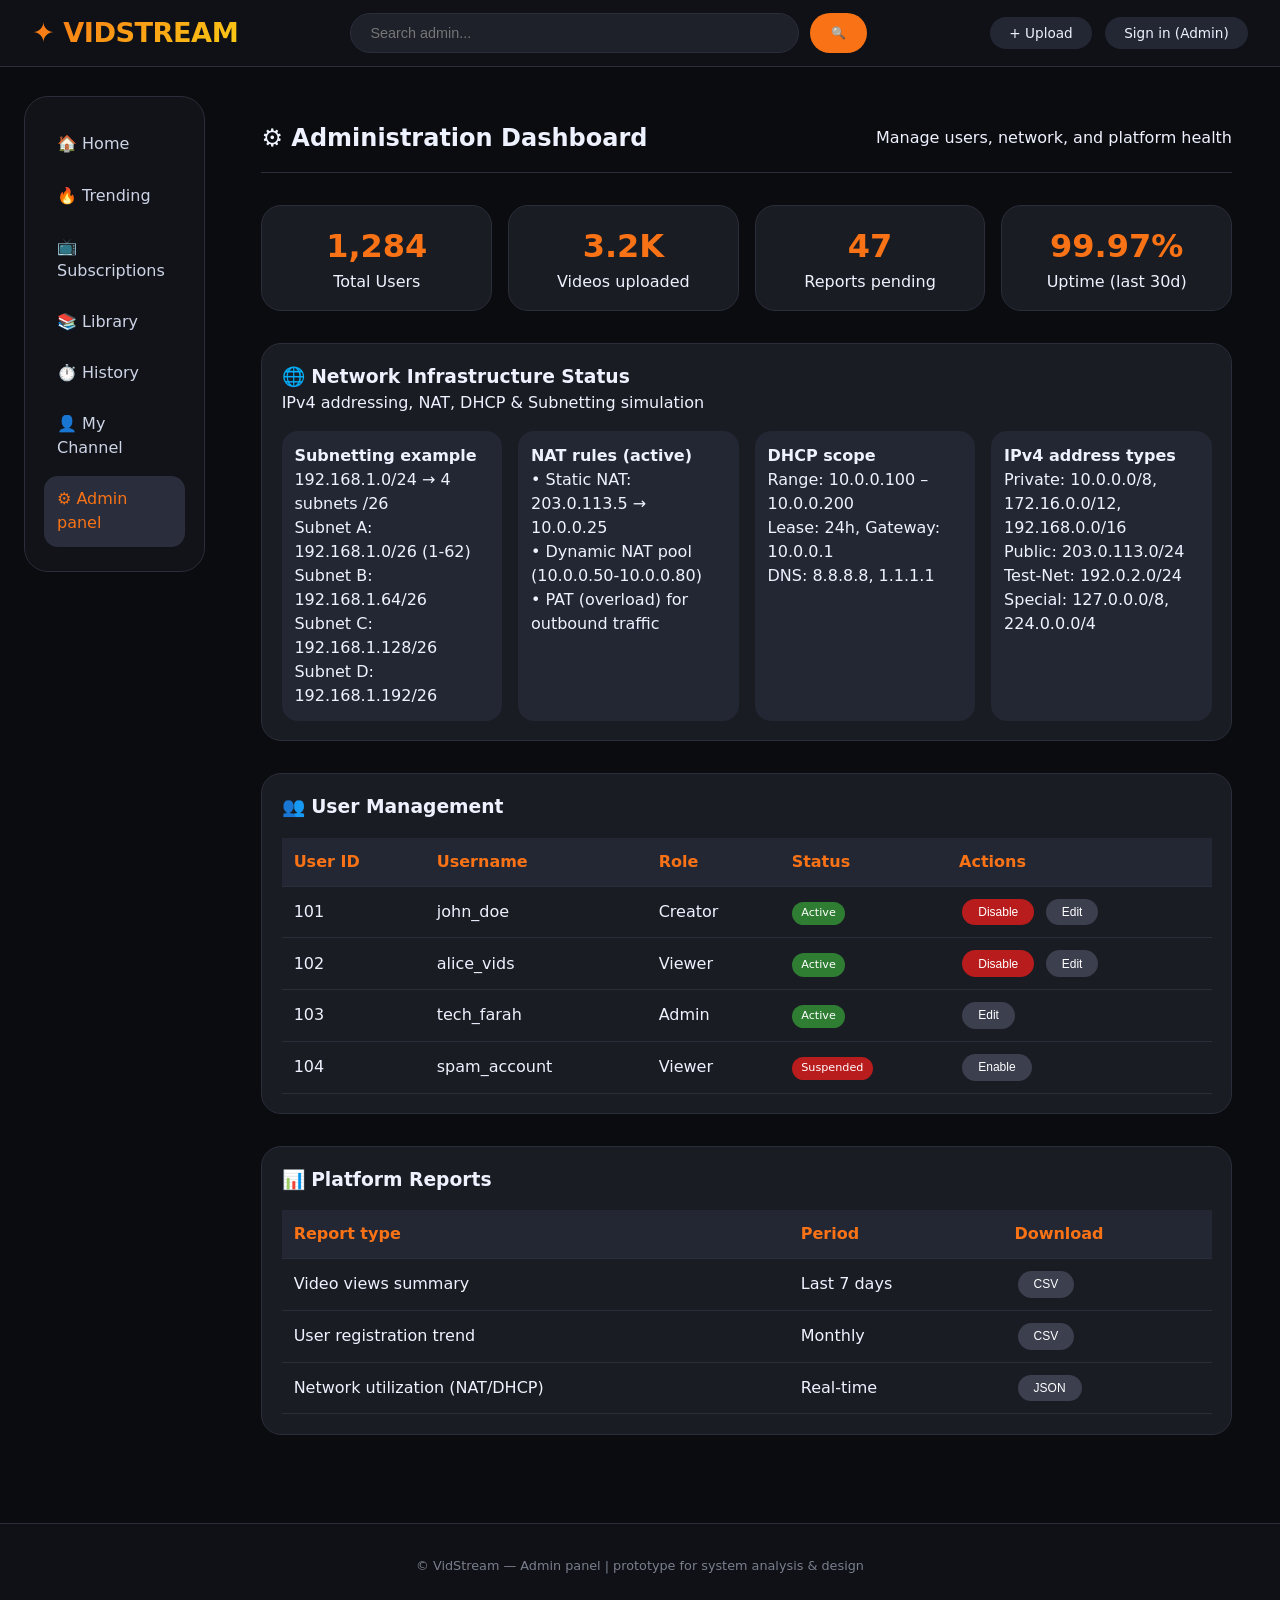
==== prototype/admin.html @ fe6ce2e9 "feat: implement index, admin, watch" ====
<!DOCTYPE html>
<html lang="en">
<head>
    <meta charset="UTF-8">
    <meta name="viewport" content="width=device-width, initial-scale=1.0">
    <title>VidStream – Admin Panel</title>
    <link rel="stylesheet" href="css/style.css">
    <link rel="stylesheet" href="css/admin.css">
</head>
<body>

<div class="header">
    <div class="logo" onclick="location.href='index.html'">✦ VIDSTREAM</div>
    <div class="search-bar">
        <input type="text" placeholder="Search admin...">
        <button>🔍</button>
    </div>
    <div class="user-actions">
        <a href="upload.html">+ Upload</a>
        <a href="login.html">Sign in (Admin)</a>
    </div>
</div>

<div class="container">
    <aside class="sidebar">
        <ul>
            <li>🏠 Home</li>
            <li>🔥 Trending</li>
            <li>📺 Subscriptions</li>
            <li>📚 Library</li>
            <li>⏱️ History</li>
            <li>👤 My Channel</li>
            <li style="background-color: #2a2e3c; color: var(--accent);">⚙️ Admin panel</li>
        </ul>
    </aside>

    <main class="admin-panel">
        <div class="admin-header">
            <h2>⚙️ Administration Dashboard</h2>
            <p>Manage users, network, and platform health</p>
        </div>

        <!-- quick stats -->
        <div class="admin-stats">
            <div class="stat-card">
                <div class="stat-value">1,284</div>
                <div>Total Users</div>
            </div>
            <div class="stat-card">
                <div class="stat-value">3.2K</div>
                <div>Videos uploaded</div>
            </div>
            <div class="stat-card">
                <div class="stat-value">47</div>
                <div>Reports pending</div>
            </div>
            <div class="stat-card">
                <div class="stat-value">99.97%</div>
                <div>Uptime (last 30d)</div>
            </div>
        </div>

        <!-- NETWORK MANAGEMENT (non-functional requirements) -->
        <div class="network-section">
            <h3>🌐 Network Infrastructure Status</h3>
            <p>IPv4 addressing, NAT, DHCP & Subnetting simulation</p>
            <div class="network-grid">
                <div class="network-card">
                    <strong>Subnetting example</strong><br>
                    192.168.1.0/24 → 4 subnets /26<br>
                    Subnet A: 192.168.1.0/26 (1-62)<br>
                    Subnet B: 192.168.1.64/26<br>
                    Subnet C: 192.168.1.128/26<br>
                    Subnet D: 192.168.1.192/26
                </div>
                <div class="network-card">
                    <strong>NAT rules (active)</strong><br>
                    • Static NAT: 203.0.113.5 → 10.0.0.25<br>
                    • Dynamic NAT pool (10.0.0.50-10.0.0.80)<br>
                    • PAT (overload) for outbound traffic
                </div>
                <div class="network-card">
                    <strong>DHCP scope</strong><br>
                    Range: 10.0.0.100 – 10.0.0.200<br>
                    Lease: 24h, Gateway: 10.0.0.1<br>
                    DNS: 8.8.8.8, 1.1.1.1
                </div>
                <div class="network-card">
                    <strong>IPv4 address types</strong><br>
                    Private: 10.0.0.0/8, 172.16.0.0/12, 192.168.0.0/16<br>
                    Public: 203.0.113.0/24<br>
                    Test‑Net: 192.0.2.0/24<br>
                    Special: 127.0.0.0/8, 224.0.0.0/4
                </div>
            </div>
        </div>

        <!-- User management table -->
        <div class="user-table-section">
            <h3>👥 User Management</h3>
            <table>
                <thead>
                <tr><th>User ID</th><th>Username</th><th>Role</th><th>Status</th><th>Actions</th></tr>
                </thead>
                <tbody>
                <tr><td>101</td><td>john_doe</td><td>Creator</td><td><span class="status-badge">Active</span></td><td><button class="danger">Disable</button> <button>Edit</button></td></tr>
                <tr><td>102</td><td>alice_vids</td><td>Viewer</td><td><span class="status-badge">Active</span></td><td><button class="danger">Disable</button> <button>Edit</button></td></tr>
                <tr><td>103</td><td>tech_farah</td><td>Admin</td><td><span class="status-badge">Active</span></td><td><button>Edit</button></td></tr>
                <tr><td>104</td><td>spam_account</td><td>Viewer</td><td><span class="status-badge" style="background-color:#b91c1c;">Suspended</span></td><td><button>Enable</button></td></tr>
                </tbody>
            </table>
        </div>

        <!-- Reports section -->
        <div class="user-table-section">
            <h3>📊 Platform Reports</h3>
            <table>
                <thead><tr><th>Report type</th><th>Period</th><th>Download</th></tr></thead>
                <tbody>
                <tr><td>Video views summary</td><td>Last 7 days</td><td><button>CSV</button></td></tr>
                <tr><td>User registration trend</td><td>Monthly</td><td><button>CSV</button></td></tr>
                <tr><td>Network utilization (NAT/DHCP)</td><td>Real-time</td><td><button>JSON</button></td></tr>
                </tbody>
            </table>
        </div>
    </main>
</div>

<div class="footer">
    <p>© VidStream — Admin panel | prototype for system analysis & design</p>
</div>
</body>
</html>
---- prototype/css/style.css ----
/* style.css - مشترک برای تمام صفحات prototype */
* {
    margin: 0;
    padding: 0;
    box-sizing: border-box;
}

body {
    font-family: 'Inter', system-ui, -apple-system, 'Segoe UI', Roboto, sans-serif;
    background-color: #0b0c10;
    color: #eef2ff;
    line-height: 1.5;
}

:root {
    --accent: #f97316;
    --accent-hover: #fb923c;
    --card-bg: #1a1c23;
    --sidebar-bg: #111318;
    --header-bg: #0f1117;
    --border-dim: #2a2d3a;
}

/* header */
.header {
    background-color: var(--header-bg);
    padding: 0.8rem 2rem;
    display: flex;
    justify-content: space-between;
    align-items: center;
    border-bottom: 1px solid var(--border-dim);
    position: sticky;
    top: 0;
    z-index: 100;
    backdrop-filter: blur(4px);
}

.logo {
    font-size: 1.7rem;
    font-weight: 800;
    background: linear-gradient(135deg, #f97316, #facc15);
    -webkit-background-clip: text;
    background-clip: text;
    color: transparent;
    letter-spacing: -0.5px;
    cursor: pointer;
}

.search-bar {
    display: flex;
    gap: 0.5rem;
    flex: 1;
    max-width: 520px;
    margin: 0 2rem;
}

.search-bar input {
    width: 100%;
    padding: 0.7rem 1.2rem;
    background-color: #1e212a;
    border: 1px solid var(--border-dim);
    border-radius: 48px;
    font-size: 0.9rem;
    color: white;
}

.search-bar input:focus {
    outline: none;
    border-color: var(--accent);
    background-color: #262a36;
}

.search-bar button {
    background-color: var(--accent);
    border: none;
    padding: 0 1.3rem;
    border-radius: 48px;
    cursor: pointer;
    font-weight: 600;
    color: #0b0c10;
    transition: 0.2s;
}

.search-bar button:hover {
    background-color: var(--accent-hover);
}

.user-actions a {
    text-decoration: none;
    background-color: #232734;
    padding: 0.5rem 1.2rem;
    border-radius: 32px;
    font-size: 0.85rem;
    font-weight: 500;
    color: #eef2ff;
    transition: 0.2s;
    margin-left: 0.5rem;
}

.user-actions a:hover {
    background-color: var(--accent);
    color: #0b0c10;
}

/* container and sidebar */
.container {
    display: flex;
    max-width: 1440px;
    margin: 1.8rem auto;
    padding: 0 1.5rem;
    gap: 2rem;
}

.sidebar {
    width: 250px;
    background-color: var(--sidebar-bg);
    border-radius: 24px;
    padding: 1.2rem;
    height: fit-content;
    position: sticky;
    top: 90px;
    border: 1px solid var(--border-dim);
}

.sidebar ul {
    list-style: none;
}

.sidebar li {
    padding: 0.7rem 0.8rem;
    margin: 0.3rem 0;
    border-radius: 14px;
    cursor: pointer;
    font-weight: 500;
    transition: 0.2s;
    color: #cdd4e6;
}

.sidebar li:hover {
    background-color: #2a2e3c;
    color: var(--accent);
}

/* video grid */
.video-grid {
    flex: 1;
    display: grid;
    grid-template-columns: repeat(auto-fill, minmax(280px, 1fr));
    gap: 1.8rem;
}

.video-card {
    background-color: var(--card-bg);
    border-radius: 20px;
    overflow: hidden;
    transition: transform 0.2s, box-shadow 0.2s;
    cursor: pointer;
    border: 1px solid var(--border-dim);
}

.video-card:hover {
    transform: translateY(-5px);
    box-shadow: 0 20px 30px -12px rgba(0,0,0,0.5);
    border-color: var(--accent);
}

.thumbnail {
    width: 100%;
    aspect-ratio: 16 / 9;
    background-color: #2a2e3c;
    background-size: cover;
    background-position: center;
}

.video-info {
    padding: 1rem;
}

.video-title {
    font-weight: 700;
    font-size: 1rem;
    margin-bottom: 0.4rem;
    line-height: 1.4;
}

.channel-name, .video-stats {
    font-size: 0.75rem;
    color: #9ca3af;
}

/* footer */
.footer {
    text-align: center;
    padding: 2rem;
    background-color: var(--header-bg);
    border-top: 1px solid var(--border-dim);
    margin-top: 2rem;
    font-size: 0.8rem;
    color: #7a7f8c;
}

/* responsive */
@media (max-width: 800px) {
    .sidebar {
        display: none;
    }
    .search-bar {
        margin: 0 0.8rem;
    }
    .header {
        padding: 0.6rem 1rem;
    }
}
---- prototype/css/admin.css ----
/* admin.css - استایل‌های مخصوص صفحه ادمین */
.admin-panel {
    max-width: 1400px;
    margin: 1.5rem auto;
    padding: 0 1.5rem;
}

.admin-header {
    display: flex;
    justify-content: space-between;
    align-items: center;
    margin-bottom: 2rem;
    border-bottom: 1px solid var(--border-dim);
    padding-bottom: 1rem;
}

.admin-stats {
    display: grid;
    grid-template-columns: repeat(auto-fit, minmax(200px, 1fr));
    gap: 1rem;
    margin-bottom: 2rem;
}

.stat-card {
    background-color: var(--card-bg);
    border-radius: 20px;
    padding: 1rem;
    text-align: center;
    border: 1px solid var(--border-dim);
}

.stat-value {
    font-size: 2rem;
    font-weight: bold;
    color: var(--accent);
}

.network-section, .user-table-section {
    background-color: var(--card-bg);
    border-radius: 20px;
    padding: 1.2rem;
    margin-bottom: 2rem;
    border: 1px solid var(--border-dim);
}

.network-grid {
    display: flex;
    flex-wrap: wrap;
    gap: 1rem;
    margin-top: 1rem;
}

.network-card {
    background-color: #232734;
    border-radius: 16px;
    padding: 0.8rem;
    flex: 1;
    min-width: 180px;
}

table {
    width: 100%;
    border-collapse: collapse;
    margin-top: 1rem;
}

th, td {
    text-align: left;
    padding: 0.75rem;
    border-bottom: 1px solid var(--border-dim);
}

th {
    background-color: #232734;
    color: var(--accent);
}

.status-badge {
    background-color: #2e7d32;
    padding: 0.2rem 0.6rem;
    border-radius: 20px;
    font-size: 0.7rem;
    display: inline-block;
    color: white;
}

button {
    background-color: #3b3f4e;
    border: none;
    padding: 0.4rem 1rem;
    border-radius: 20px;
    color: white;
    cursor: pointer;
    font-size: 0.75rem;
    font-weight: 500;
    transition: all 0.2s ease;
    margin: 0 0.2rem;
}

button:hover {
    background-color: var(--accent);
    color: #0b0c10;
}

/* دکمه خطر (Disable, Delete) */
button.danger {
    background-color: #b91c1c;
}

button.danger:hover {
    background-color: #dc2626;
    color: white;
}

.report-btn {
    background-color: #2d3748;
}

.report-btn:hover {
    background-color: var(--accent);
}
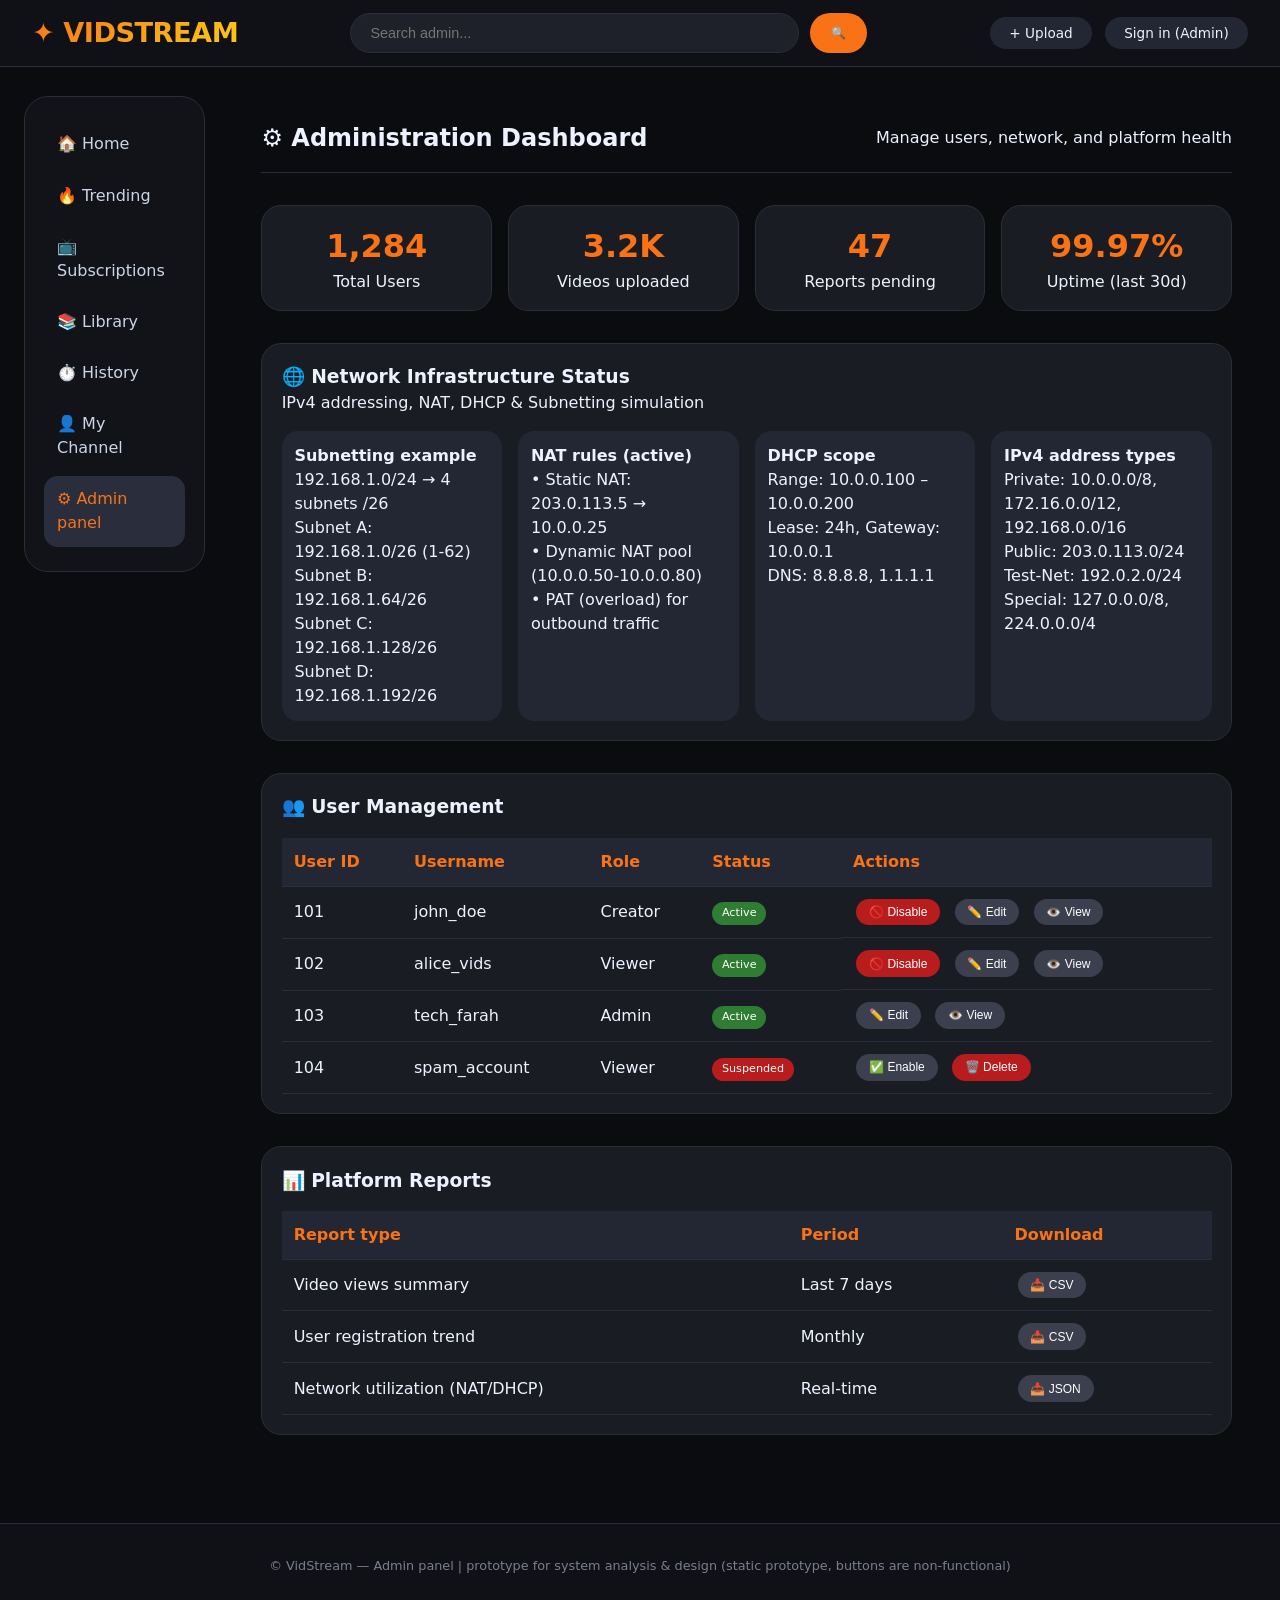
==== commit 17b0f528: "chore: fix admin" ====
--- a/prototype/admin.html
+++ b/prototype/admin.html
@@ -6,6 +6,36 @@
     <title>VidStream – Admin Panel</title>
     <link rel="stylesheet" href="css/style.css">
     <link rel="stylesheet" href="css/admin.css">
+    <!-- اضافه کردن استایل اضطراری برای دکمه‌ها در صورت عدم بارگذاری CSS -->
+    <style>
+        /* fallback style for buttons in case external CSS fails */
+        button {
+            background-color: #3b3f4e;
+            border: none;
+            padding: 0.4rem 0.8rem;
+            border-radius: 20px;
+            color: white;
+            cursor: pointer;
+            font-size: 0.75rem;
+            margin: 0 0.2rem;
+            transition: 0.2s;
+        }
+        button.danger {
+            background-color: #b91c1c;
+        }
+        button.danger:hover {
+            background-color: #dc2626;
+        }
+        button:hover:not(.danger) {
+            background-color: var(--accent, #f97316);
+            color: #0b0c10;
+        }
+        .action-buttons {
+            display: flex;
+            gap: 0.5rem;
+            flex-wrap: wrap;
+        }
+    </style>
 </head>
 <body>
 
@@ -60,7 +90,7 @@
             </div>
         </div>
 
-        <!-- NETWORK MANAGEMENT (non-functional requirements) -->
+        <!-- NETWORK MANAGEMENT -->
         <div class="network-section">
             <h3>🌐 Network Infrastructure Status</h3>
             <p>IPv4 addressing, NAT, DHCP & Subnetting simulation</p>
@@ -95,7 +125,7 @@
             </div>
         </div>
 
-        <!-- User management table -->
+        <!-- User management table with enhanced action buttons -->
         <div class="user-table-section">
             <h3>👥 User Management</h3>
             <table>
@@ -103,23 +133,53 @@
                 <tr><th>User ID</th><th>Username</th><th>Role</th><th>Status</th><th>Actions</th></tr>
                 </thead>
                 <tbody>
-                <tr><td>101</td><td>john_doe</td><td>Creator</td><td><span class="status-badge">Active</span></td><td><button class="danger">Disable</button> <button>Edit</button></td></tr>
-                <tr><td>102</td><td>alice_vids</td><td>Viewer</td><td><span class="status-badge">Active</span></td><td><button class="danger">Disable</button> <button>Edit</button></td></tr>
-                <tr><td>103</td><td>tech_farah</td><td>Admin</td><td><span class="status-badge">Active</span></td><td><button>Edit</button></td></tr>
-                <tr><td>104</td><td>spam_account</td><td>Viewer</td><td><span class="status-badge" style="background-color:#b91c1c;">Suspended</span></td><td><button>Enable</button></td></tr>
+                <tr>
+                    <td>101</td><td>john_doe</td><td>Creator</td>
+                    <td><span class="status-badge">Active</span></td>
+                    <td class="action-buttons">
+                        <button class="danger" title="Disable user">🚫 Disable</button>
+                        <button title="Edit user">✏️ Edit</button>
+                        <button title="View details">👁️ View</button>
+                    </td>
+                </tr>
+                <tr>
+                    <td>102</td><td>alice_vids</td><td>Viewer</td>
+                    <td><span class="status-badge">Active</span></td>
+                    <td class="action-buttons">
+                        <button class="danger" title="Disable user">🚫 Disable</button>
+                        <button title="Edit user">✏️ Edit</button>
+                        <button title="View details">👁️ View</button>
+                    </td>
+                </tr>
+                <tr>
+                    <td>103</td><td>tech_farah</td><td>Admin</td>
+                    <td><span class="status-badge">Active</span></td>
+                    <td class="action-buttons">
+                        <button title="Edit user">✏️ Edit</button>
+                        <button title="View details">👁️ View</button>
+                    </td>
+                </tr>
+                <tr>
+                    <td>104</td><td>spam_account</td><td>Viewer</td>
+                    <td><span class="status-badge" style="background-color:#b91c1c;">Suspended</span></td>
+                    <td class="action-buttons">
+                        <button title="Enable user">✅ Enable</button>
+                        <button class="danger" title="Delete user">🗑️ Delete</button>
+                    </td>
+                </tr>
                 </tbody>
             </table>
         </div>
 
-        <!-- Reports section -->
+        <!-- Reports section with action buttons -->
         <div class="user-table-section">
             <h3>📊 Platform Reports</h3>
             <table>
                 <thead><tr><th>Report type</th><th>Period</th><th>Download</th></tr></thead>
                 <tbody>
-                <tr><td>Video views summary</td><td>Last 7 days</td><td><button>CSV</button></td></tr>
-                <tr><td>User registration trend</td><td>Monthly</td><td><button>CSV</button></td></tr>
-                <tr><td>Network utilization (NAT/DHCP)</td><td>Real-time</td><td><button>JSON</button></td></tr>
+                <tr><td>Video views summary</td><td>Last 7 days</td><td><button>📥 CSV</button></td></tr>
+                <tr><td>User registration trend</td><td>Monthly</td><td><button>📥 CSV</button></td></tr>
+                <tr><td>Network utilization (NAT/DHCP)</td><td>Real-time</td><td><button>📥 JSON</button></td></tr>
                 </tbody>
             </table>
         </div>
@@ -127,7 +187,7 @@
 </div>
 
 <div class="footer">
-    <p>© VidStream — Admin panel | prototype for system analysis & design</p>
+    <p>© VidStream — Admin panel | prototype for system analysis & design (static prototype, buttons are non-functional)</p>
 </div>
 </body>
 </html>
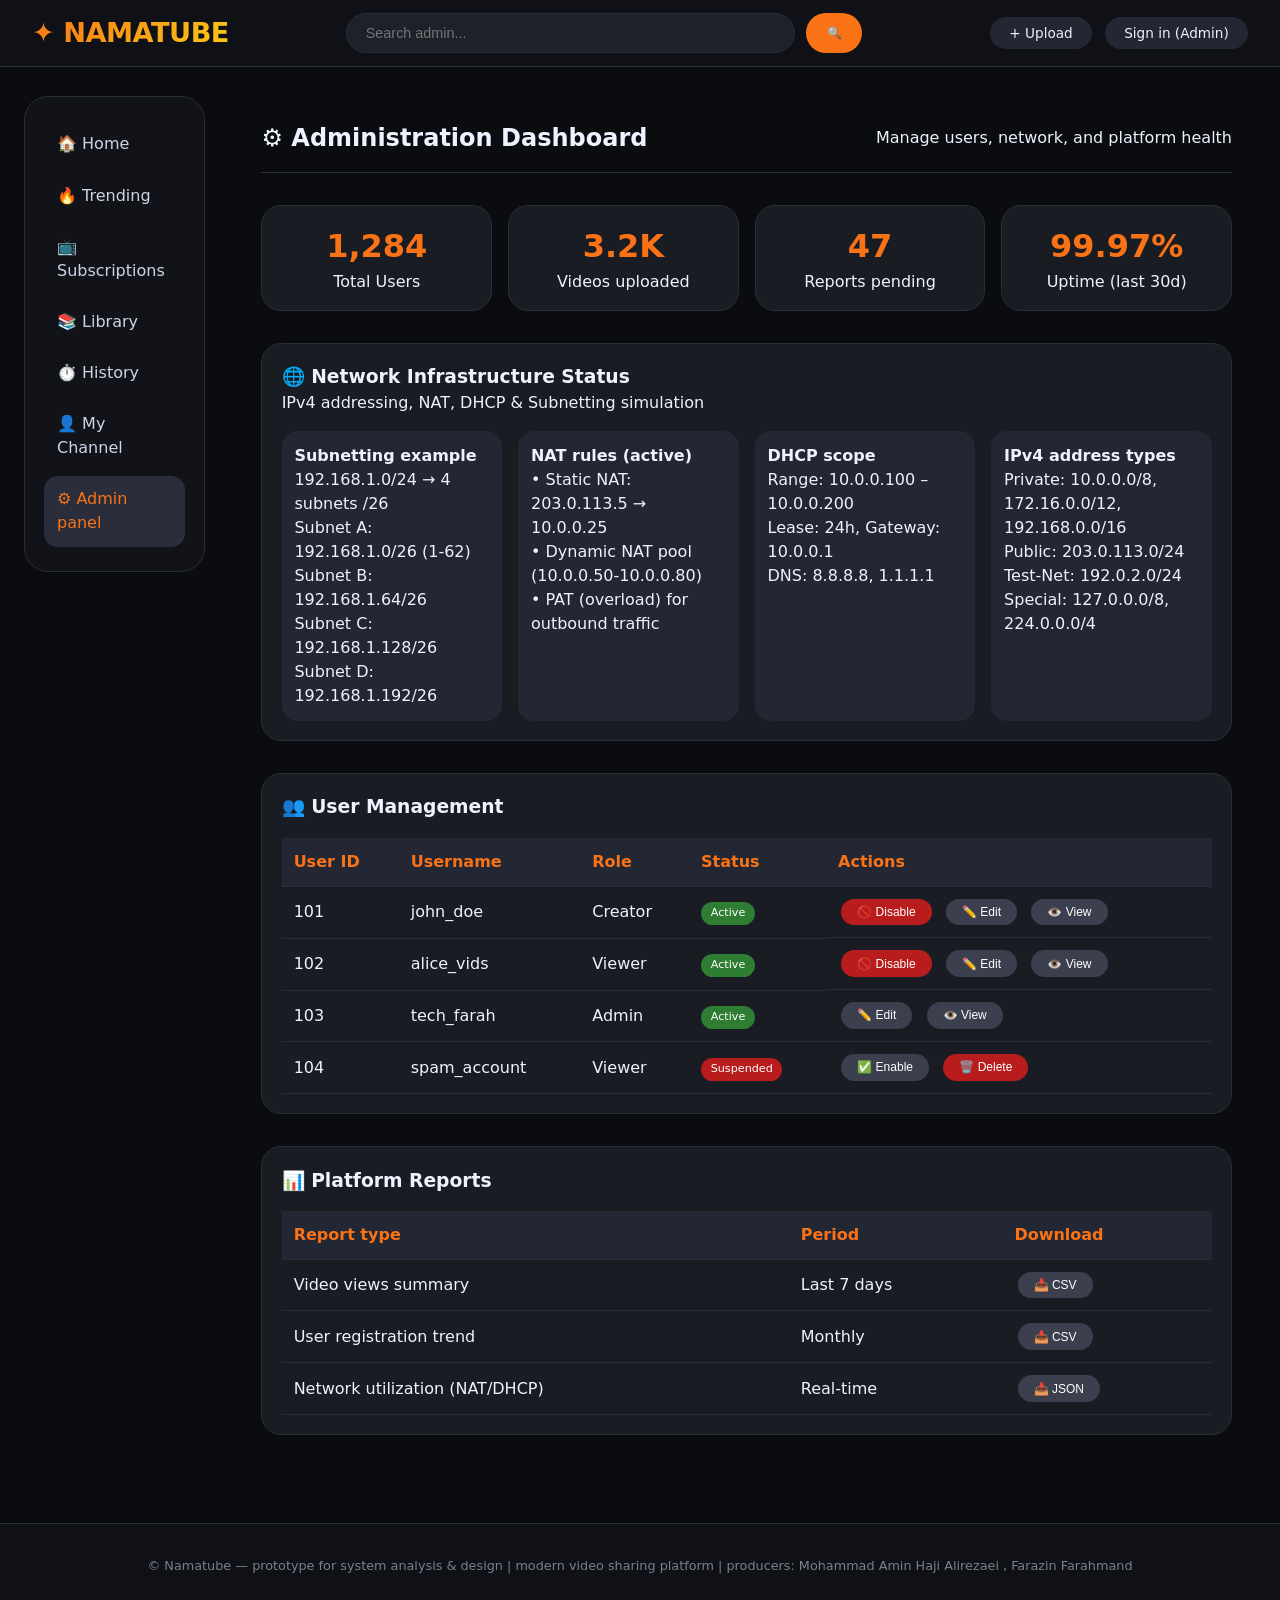
==== commit d1977138: "chore: fix title and foot note" ====
--- a/prototype/admin.html
+++ b/prototype/admin.html
@@ -6,41 +6,11 @@
     <title>VidStream – Admin Panel</title>
     <link rel="stylesheet" href="css/style.css">
     <link rel="stylesheet" href="css/admin.css">
-    <!-- اضافه کردن استایل اضطراری برای دکمه‌ها در صورت عدم بارگذاری CSS -->
-    <style>
-        /* fallback style for buttons in case external CSS fails */
-        button {
-            background-color: #3b3f4e;
-            border: none;
-            padding: 0.4rem 0.8rem;
-            border-radius: 20px;
-            color: white;
-            cursor: pointer;
-            font-size: 0.75rem;
-            margin: 0 0.2rem;
-            transition: 0.2s;
-        }
-        button.danger {
-            background-color: #b91c1c;
-        }
-        button.danger:hover {
-            background-color: #dc2626;
-        }
-        button:hover:not(.danger) {
-            background-color: var(--accent, #f97316);
-            color: #0b0c10;
-        }
-        .action-buttons {
-            display: flex;
-            gap: 0.5rem;
-            flex-wrap: wrap;
-        }
-    </style>
 </head>
 <body>
 
 <div class="header">
-    <div class="logo" onclick="location.href='index.html'">✦ VIDSTREAM</div>
+    <div class="logo" onclick="location.href='index.html'">✦ NAMATUBE</div>
     <div class="search-bar">
         <input type="text" placeholder="Search admin...">
         <button>🔍</button>
@@ -187,7 +157,10 @@
 </div>
 
 <div class="footer">
-    <p>© VidStream — Admin panel | prototype for system analysis & design (static prototype, buttons are non-functional)</p>
+    <p>© Namatube — prototype for system analysis & design | modern video sharing platform | producers: Mohammad Amin Haji Alirezaei , Farazin Farahmand</p>
 </div>
+
+
+<script src="js/sidebar.js"></script>
 </body>
 </html>
--- a/prototype/css/admin.css
+++ b/prototype/css/admin.css
@@ -102,7 +102,6 @@
     color: #0b0c10;
 }
 
-/* دکمه خطر (Disable, Delete) */
 button.danger {
     background-color: #b91c1c;
 }
@@ -118,4 +117,14 @@
 
 .report-btn:hover {
     background-color: var(--accent);
+}
+
+button:hover:not(.danger) {
+    background-color: var(--accent, #f97316);
+    color: #0b0c10;
+}
+.action-buttons {
+    display: flex;
+    gap: 0.5rem;
+    flex-wrap: wrap;
 }
